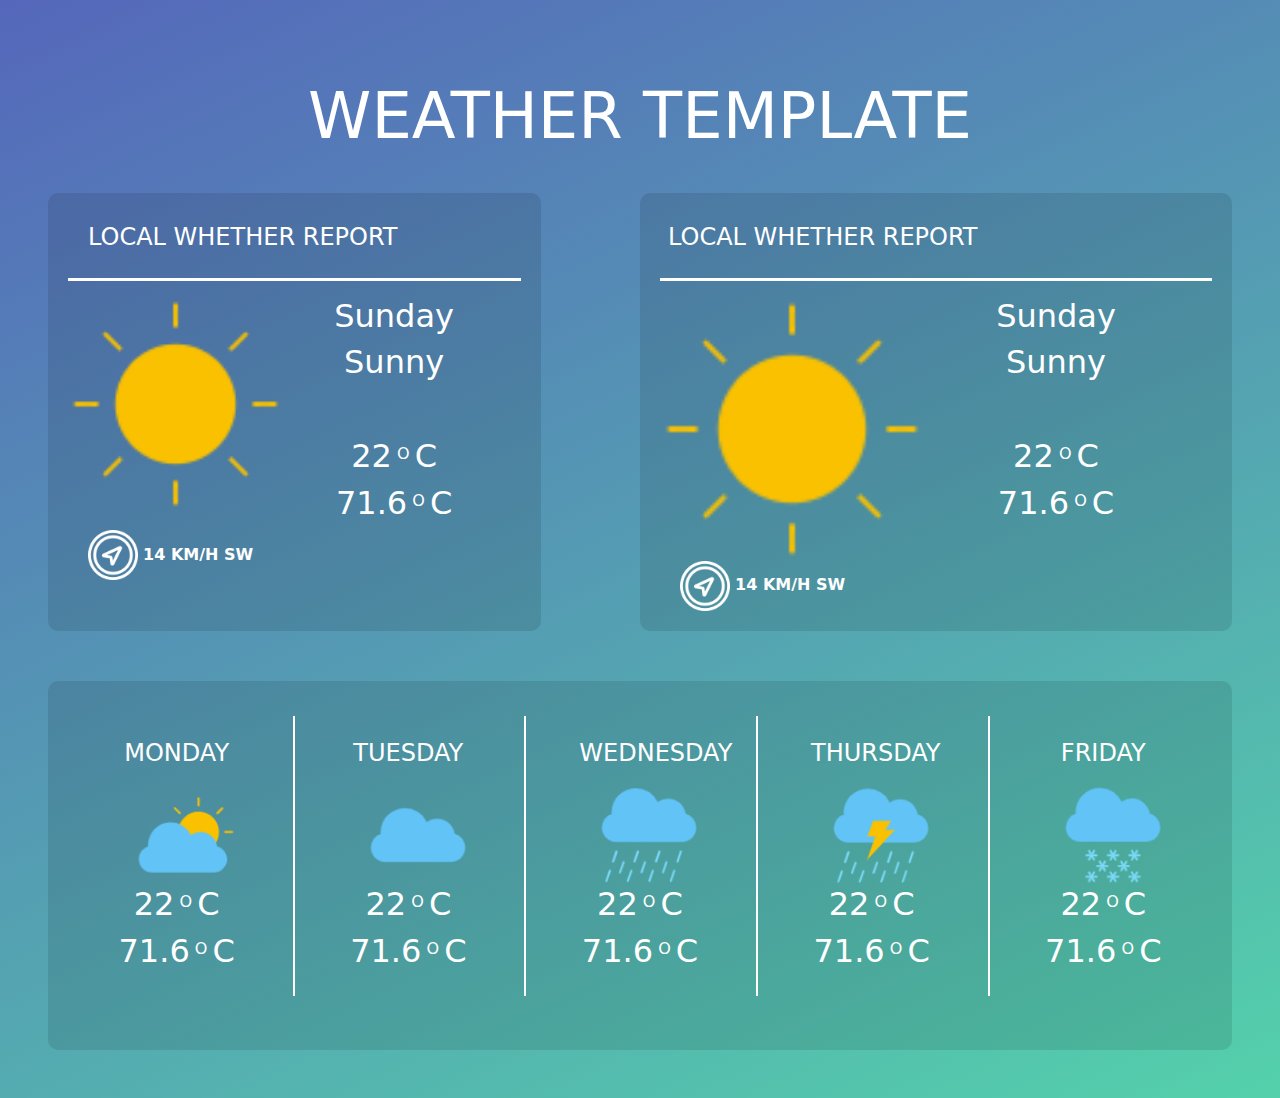
==== index.html @ 6b9ecf21 "fix" ====
<!DOCTYPE html>
<html lang="en">
<head>
    <meta charset="UTF-8">
    <meta name="viewport" content="width=device-width, initial-scale=1.0">
    <meta property="og:type" content="website" />
    <meta property="og:url" content="http://ENGKhaledAbdullah.github.io/foodi" />
    <meta property="og:site_name" content="Weather">
    <meta property="og:title" content="Weather Page" />
    <meta property="og:description" content="Weather page to let you know the temperature of the day and the week." />
    <meta property="og:image" content="http://ENGKhaledAbdullah.github.io/foodi/assets/images/favicon_io/apple_touch_icon.png" />
    <meta property="og:locale" content="en_US" />
    <link rel="icon" href="Forecast/icon.png" type="image/x-icon">
    <link rel="stylesheet" href="bootstrap-5.3.2-dist/css/bootstrap.min.css">
    <link rel="stylesheet" href="main.css">
    <title>Document</title>
</head>
<body>
    <div class="container-fluid p-5 m-auto">
        <h1>WEATHER TEMPLATE</h1>
        <div class="w-container">
            <div class="local col-5">
                <h2 class="row title text-center m-auto ">local whether report</h2>
                <hr>
                <div class="row">
                    <img src="Forecast/sun.png" class="col-7 w-50 h-50" alt="">
                    <div class="col-5">
                        <div class="row"><h2 class="day">sunday</h2></div>
                        <div class="row"><h2 class="weather">sunny</h2></div>
                        <br>
                        <br>
                        <div class="row"><h2 class="w-cel">22<sup> o </sup>C</h2></div>
                        <div class="row"><h2 class="w-fh">71.6<sup> o </sup>C</h2></div>
                    </div>
                </div>
                <div class="row wind">
                    <div class="col">
                    <img src="Forecast/signal.png"  alt="">
                    <p>14 KM/H SW</p>
                    </div>
                </div>
            </div>
            <div class="local col-6">
                <h2 class="row title">local whether report</h2>
                <hr>
                <div class="row">
                    <img src="Forecast/sun.png" class="col-7 w-50 h-50" alt="">
                    <div class="col-5">
                        <div class="row"><h2 class="day">sunday</h2></div>
                        <div class="row"><h2 class="weather">sunny</h2></div>
                        <br>
                        <br>
                        <div class="row"><h2 class="w-cel">22<sup> o </sup>C</h2></div>
                        <div class="row"><h2 class="w-fh">71.6<sup> o </sup>C</h2></div>
                    </div>
                </div>
                <div class="row wind">
                    <div class="col">
                    <img src="Forecast/signal.png"  alt="">
                    <p>14 KM/H SW</p>
                    </div>
                </div>
            </div>
        </div>
        <div class="week-weather col-12">
            <div class="local col-12 p-5">
                <div class="row d-flex justify-content-between box">
                    <div class="col-2 flex-column">
                        <h2 class="title">monday</h2>
                        <img src="Forecast/SunCloud.png" alt="">
                        <h2 class="w-cel">22<sup> o </sup>C</h2>
                        <h2 class="w-fh">71.6<sup> o </sup>C</h2>
                    </div>
                    <div class="col-2 flex-column">
                        <h2 class="title">tuesday</h2>
                        <img src="Forecast/Cloud.png" alt="">
                        <h2 class="w-cel">22<sup> o </sup>C</h2>
                        <h2 class="w-fh">71.6<sup> o </sup>C</h2>
                    </div>
                    <div class="col-2 flex-column">
                        <h2 class="title">wednesday</h2>
                        <img src="Forecast/rain.png" alt="">
                        <h2 class="w-cel">22<sup> o </sup>C</h2>
                        <h2 class="w-fh">71.6<sup> o </sup>C</h2>
                    </div>
                    <div class="col-2 flex-column">
                        <h2 class="title">thursday</h2>
                        <img src="Forecast/RainThunder.png" alt="">
                        <h2 class="w-cel">22<sup> o </sup>C</h2>
                        <h2 class="w-fh">71.6<sup> o </sup>C</h2>
                    </div>
                    <div class="col-2 flex-column">
                        <h2 class="title">friday</h2>
                        <img src="Forecast/Snow.png" alt="">
                        <h2 class="w-cel">22<sup> o </sup>C</h2>
                        <h2 class="w-fh">71.6<sup> o </sup>C</h2>
                    </div>
                </div>
            </div>
        </div>
    </div>
</body>
</html>
---- main.css ----
*{
    padding: 0;
    margin: 0;
    box-sizing: border-box;
}

.container-fluid{
    background: linear-gradient(-25deg,#54d1ab,#5567bb);
}
h1{
    text-align: center;
    color: white;
    padding: 30px;
    font-size: 4rem;
}
.w-container{
    display: flex;
    justify-content: space-between;
    margin-bottom: 50px;
}
.local{
    background-color: rgba(0,0,0,0.1);
    border-radius: 10px;
    padding: 20px;
}
.local .title{
    color:white;
    text-transform: uppercase;
    font-size: 1.5rem;
    padding: 10px 20px;
    text-align: center;
    
}
.day,.weather,.w-cel,.w-fh{
    border-bottom: none;
    color: white;
    text-transform: capitalize;
    text-align: center;
}
.local sup{
    font-size: 1rem;
}
.wind col{
    display: flex;
}
.wind img{
    width: 50px;
    margin-left: 20px;
}
.wind p{
    display: inline;
    color: white;
    font-weight: bold;
}
hr{
    width: 100%;
    height: 3px;
    background-color: white;
    color: white;
    opacity: 1;
}
.week-weather img{
    width: 100px;
    position: relative;
    left:40px;
}
.box div::after{
    content: '';
    display:inline-flex;
    height: 280px;
    width: 1px;
    position:relative;
    left: -35px;
    margin-top: -300px;
    border: 1px solid white;
}
.box div:first-child::after{
    display: none;
}
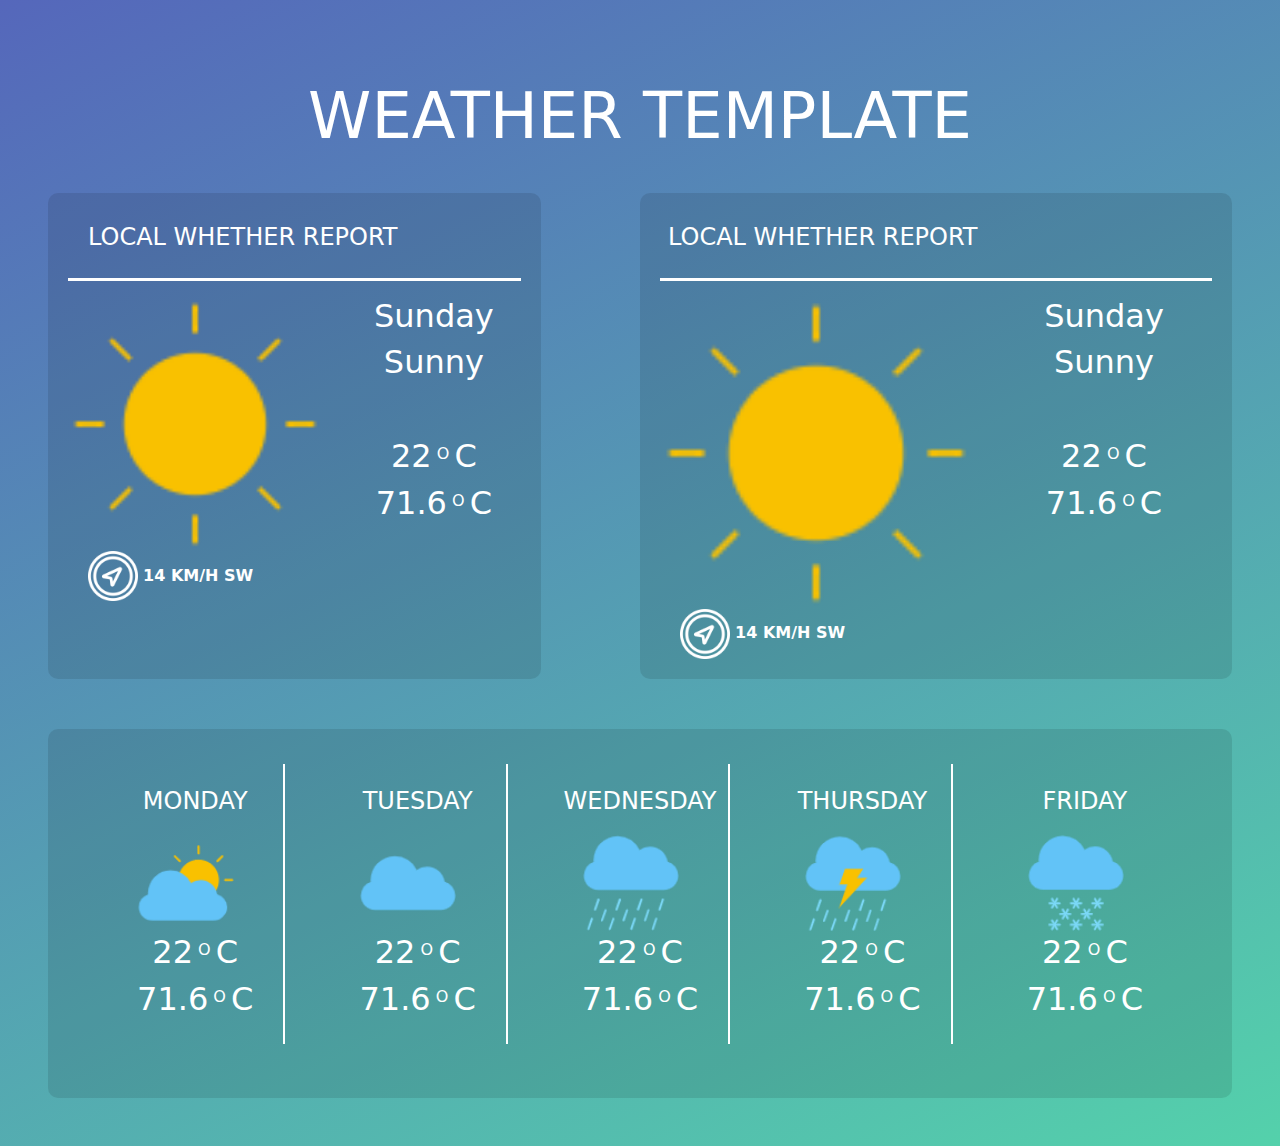
==== commit cf187c80: "finish responsive layout." ====
--- a/index.html
+++ b/index.html
@@ -4,16 +4,14 @@
     <meta charset="UTF-8">
     <meta name="viewport" content="width=device-width, initial-scale=1.0">
     <meta property="og:type" content="website" />
-    <meta property="og:url" content="http://ENGKhaledAbdullah.github.io/foodi" />
     <meta property="og:site_name" content="Weather">
     <meta property="og:title" content="Weather Page" />
     <meta property="og:description" content="Weather page to let you know the temperature of the day and the week." />
-    <meta property="og:image" content="http://ENGKhaledAbdullah.github.io/foodi/assets/images/favicon_io/apple_touch_icon.png" />
     <meta property="og:locale" content="en_US" />
     <link rel="icon" href="Forecast/icon.png" type="image/x-icon">
     <link rel="stylesheet" href="bootstrap-5.3.2-dist/css/bootstrap.min.css">
     <link rel="stylesheet" href="main.css">
-    <title>Document</title>
+    <title>Weather</title>
 </head>
 <body>
     <div class="container-fluid p-5 m-auto">
@@ -23,7 +21,7 @@
                 <h2 class="row title text-center m-auto ">local whether report</h2>
                 <hr>
                 <div class="row">
-                    <img src="Forecast/sun.png" class="col-7 w-50 h-50" alt="">
+                    <img src="Forecast/sun.png" class="col-7 m-img" alt="">
                     <div class="col-5">
                         <div class="row"><h2 class="day">sunday</h2></div>
                         <div class="row"><h2 class="weather">sunny</h2></div>
@@ -43,8 +41,8 @@
             <div class="local col-6">
                 <h2 class="row title">local whether report</h2>
                 <hr>
-                <div class="row">
-                    <img src="Forecast/sun.png" class="col-7 w-50 h-50" alt="">
+                <div class="row ">
+                    <img src="Forecast/sun.png" class="col-7 m-img" alt="">
                     <div class="col-5">
                         <div class="row"><h2 class="day">sunday</h2></div>
                         <div class="row"><h2 class="weather">sunny</h2></div>
@@ -63,33 +61,33 @@
             </div>
         </div>
         <div class="week-weather col-12">
-            <div class="local col-12 p-5">
-                <div class="row d-flex justify-content-between box">
-                    <div class="col-2 flex-column">
+            <div class="local col-12 p-5 w-box">
+                <div class="row box">
+                    <div class="col flex-column">
                         <h2 class="title">monday</h2>
                         <img src="Forecast/SunCloud.png" alt="">
                         <h2 class="w-cel">22<sup> o </sup>C</h2>
                         <h2 class="w-fh">71.6<sup> o </sup>C</h2>
                     </div>
-                    <div class="col-2 flex-column">
+                    <div class="col flex-column">
                         <h2 class="title">tuesday</h2>
                         <img src="Forecast/Cloud.png" alt="">
                         <h2 class="w-cel">22<sup> o </sup>C</h2>
                         <h2 class="w-fh">71.6<sup> o </sup>C</h2>
                     </div>
-                    <div class="col-2 flex-column">
+                    <div class="col flex-column">
                         <h2 class="title">wednesday</h2>
                         <img src="Forecast/rain.png" alt="">
                         <h2 class="w-cel">22<sup> o </sup>C</h2>
                         <h2 class="w-fh">71.6<sup> o </sup>C</h2>
                     </div>
-                    <div class="col-2 flex-column">
+                    <div class="col flex-column">
                         <h2 class="title">thursday</h2>
                         <img src="Forecast/RainThunder.png" alt="">
                         <h2 class="w-cel">22<sup> o </sup>C</h2>
                         <h2 class="w-fh">71.6<sup> o </sup>C</h2>
                     </div>
-                    <div class="col-2 flex-column">
+                    <div class="col flex-column">
                         <h2 class="title">friday</h2>
                         <img src="Forecast/Snow.png" alt="">
                         <h2 class="w-cel">22<sup> o </sup>C</h2>
@@ -100,4 +98,4 @@
         </div>
     </div>
 </body>
-</html>+</html>
--- a/main.css
+++ b/main.css
@@ -30,6 +30,10 @@
     padding: 10px 20px;
     text-align: center;
     
+}
+.temp img{
+    width: 300px;
+    height: 300px;
 }
 .day,.weather,.w-cel,.w-fh{
     border-bottom: none;
@@ -76,4 +80,80 @@
 }
 .box div:first-child::after{
     display: none;
-}+}
+@media (max-width: 1100px){
+    .box div::after{
+        left: -15px;
+    }
+}
+
+@media (max-width: 991.98px) {
+    .w-container{
+        display: flex;
+        flex-direction: column;
+    }
+    .local{
+        width: 100%;
+    }
+    .m-img{
+        width: 250px;
+        height: 250px;
+    }
+    .box div::after{
+        left: 5px;
+    }
+
+    .box{
+        gap: 10px;
+        margin-left: -50px;
+    }
+    .week-weather h2{
+        font-size: 1.4rem;
+    }
+    .local{
+        border-radius: 0;
+    }
+    .box {
+        display: block;
+    }
+    .box img{
+        left: 35%;
+        width: 250px;
+    }
+    .box div::after{
+        display: none;
+    }
+}
+@media (max-width: 767.98px) { 
+    .local{
+        border-radius: 0;
+    }
+    .box img{
+        left: 30%;
+        width: 200px;
+    }
+}
+@media (max-width: 575.98px) { 
+.local >*{
+    align-items: center;
+    text-align: center;
+    width: 100%;
+}
+.row{
+    width: 400px;
+}
+.m-img{
+    position: relative;
+    left: 75px;
+}
+.wind{
+    margin-left: -30px;
+}
+.local{
+    border-radius: 0;
+}
+.box img{
+    left: 0;
+    width: 150px;
+}
+}
